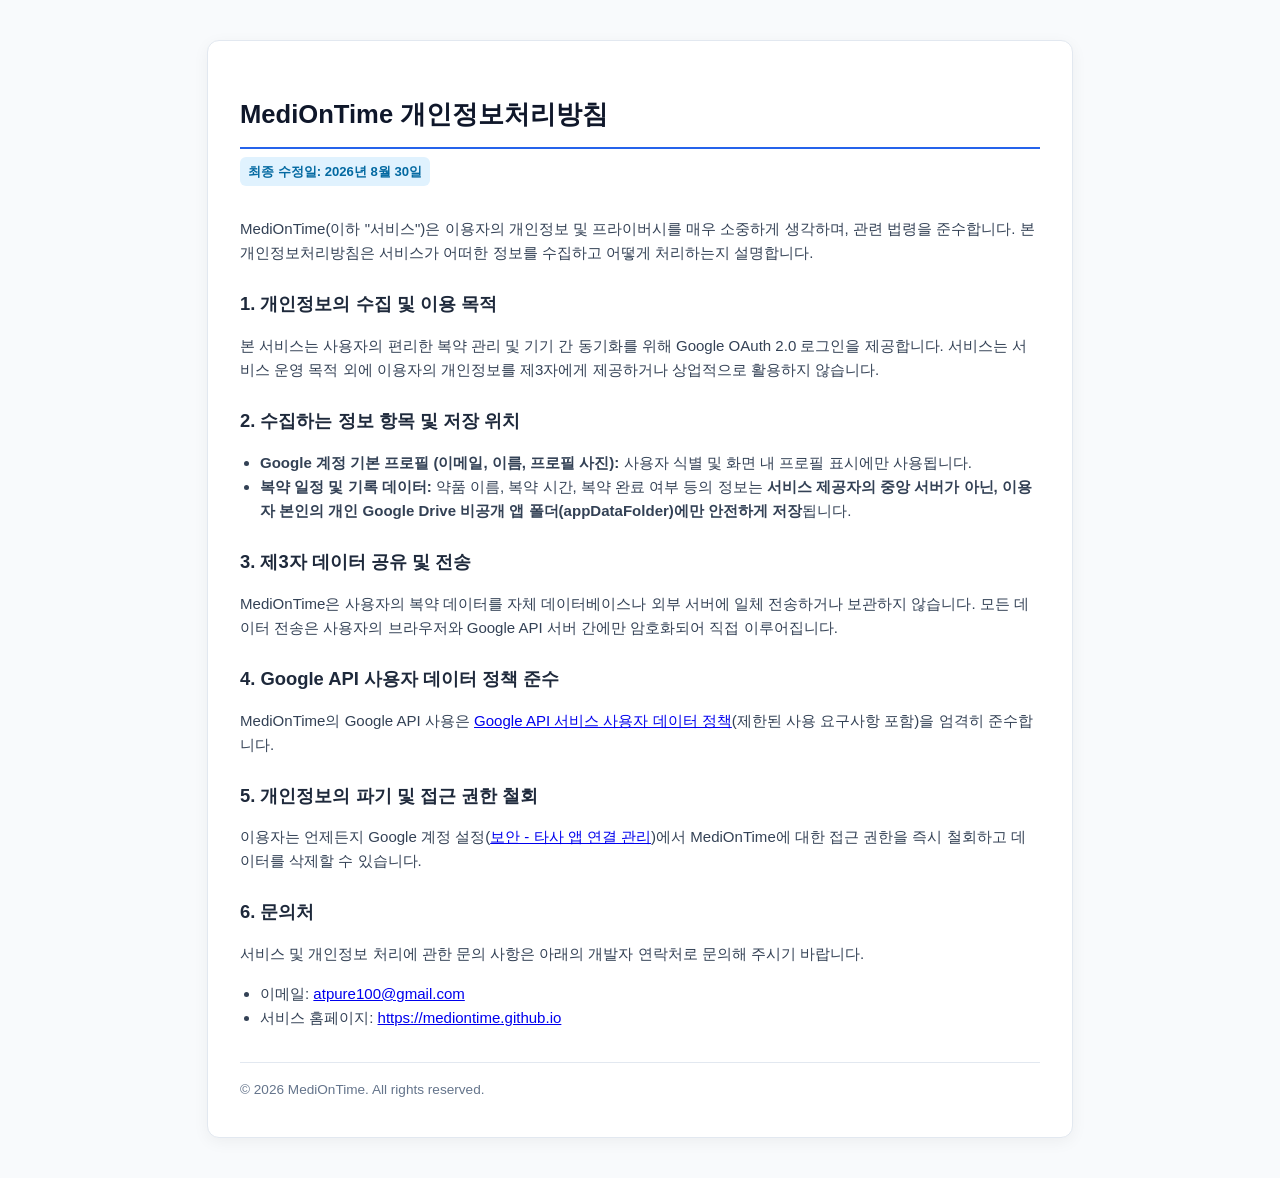
==== privacy.html @ fadeaaf4 "deploy: bikecodelab/mediontime@e4b59ecce1cbdfa0aa0f071a7ad539f19b4a2179" ====
<!DOCTYPE html>
<html lang="ko">
<head>
  <meta charset="UTF-8">
  <meta name="viewport" content="width=device-width, initial-scale=1.0">
  <title>MediOnTime - 개인정보처리방침 (Privacy Policy)</title>
  <style>
    body {
      font-family: -apple-system, BlinkMacSystemFont, 'Pretendard', 'Segoe UI', Roboto, Helvetica, Arial, sans-serif;
      line-height: 1.6;
      color: #1e293b;
      background: #f8fafc;
      margin: 0;
      padding: 40px 20px;
    }
    .container {
      max-width: 800px;
      margin: 0 auto;
      background: #ffffff;
      padding: 36px 32px;
      border-radius: 12px;
      box-shadow: 0 4px 16px rgba(0, 0, 0, 0.05);
      border: 1px solid #e2e8f0;
    }
    h1 {
      font-size: 1.6rem;
      font-weight: 800;
      color: #0f172a;
      margin-bottom: 8px;
      border-bottom: 2px solid #2563eb;
      padding-bottom: 12px;
    }
    h2 {
      font-size: 1.15rem;
      font-weight: 700;
      color: #1e293b;
      margin-top: 24px;
      margin-bottom: 8px;
    }
    p, li {
      font-size: 0.94rem;
      color: #334155;
    }
    ul {
      padding-left: 20px;
    }
    .badge {
      display: inline-block;
      background: #e0f2fe;
      color: #0369a1;
      padding: 4px 8px;
      border-radius: 6px;
      font-size: 0.82rem;
      font-weight: 600;
      margin-bottom: 16px;
    }
    .footer {
      margin-top: 32px;
      padding-top: 16px;
      border-top: 1px solid #e2e8f0;
      font-size: 0.85rem;
      color: #64748b;
    }
  </style>
</head>
<body>
  <div class="container">
    <h1>MediOnTime 개인정보처리방침</h1>
    <div class="badge">최종 수정일: 2026년 8월 30일</div>

    <p>MediOnTime(이하 "서비스")은 이용자의 개인정보 및 프라이버시를 매우 소중하게 생각하며, 관련 법령을 준수합니다. 본 개인정보처리방침은 서비스가 어떠한 정보를 수집하고 어떻게 처리하는지 설명합니다.</p>

    <h2>1. 개인정보의 수집 및 이용 목적</h2>
    <p>본 서비스는 사용자의 편리한 복약 관리 및 기기 간 동기화를 위해 Google OAuth 2.0 로그인을 제공합니다. 서비스는 서비스 운영 목적 외에 이용자의 개인정보를 제3자에게 제공하거나 상업적으로 활용하지 않습니다.</p>

    <h2>2. 수집하는 정보 항목 및 저장 위치</h2>
    <ul>
      <li><strong>Google 계정 기본 프로필 (이메일, 이름, 프로필 사진):</strong> 사용자 식별 및 화면 내 프로필 표시에만 사용됩니다.</li>
      <li><strong>복약 일정 및 기록 데이터:</strong> 약품 이름, 복약 시간, 복약 완료 여부 등의 정보는 <strong>서비스 제공자의 중앙 서버가 아닌, 이용자 본인의 개인 Google Drive 비공개 앱 폴더(appDataFolder)에만 안전하게 저장</strong>됩니다.</li>
    </ul>

    <h2>3. 제3자 데이터 공유 및 전송</h2>
    <p>MediOnTime은 사용자의 복약 데이터를 자체 데이터베이스나 외부 서버에 일체 전송하거나 보관하지 않습니다. 모든 데이터 전송은 사용자의 브라우저와 Google API 서버 간에만 암호화되어 직접 이루어집니다.</p>

    <h2>4. Google API 사용자 데이터 정책 준수</h2>
    <p>MediOnTime의 Google API 사용은 <a href="https://developers.google.com/terms/api-services-user-data-policy" target="_blank" rel="noopener noreferrer">Google API 서비스 사용자 데이터 정책</a>(제한된 사용 요구사항 포함)을 엄격히 준수합니다.</p>

    <h2>5. 개인정보의 파기 및 접근 권한 철회</h2>
    <p>이용자는 언제든지 Google 계정 설정(<a href="https://myaccount.google.com/permissions" target="_blank" rel="noopener noreferrer">보안 - 타사 앱 연결 관리</a>)에서 MediOnTime에 대한 접근 권한을 즉시 철회하고 데이터를 삭제할 수 있습니다.</p>

    <h2>6. 문의처</h2>
    <p>서비스 및 개인정보 처리에 관한 문의 사항은 아래의 개발자 연락처로 문의해 주시기 바랍니다.</p>
    <ul>
      <li>이메일: <a href="mailto:atpure100@gmail.com">atpure100@gmail.com</a></li>
      <li>서비스 홈페이지: <a href="https://mediontime.github.io">https://mediontime.github.io</a></li>
    </ul>

    <div class="footer">
      &copy; 2026 MediOnTime. All rights reserved.
    </div>
  </div>
</body>
</html>
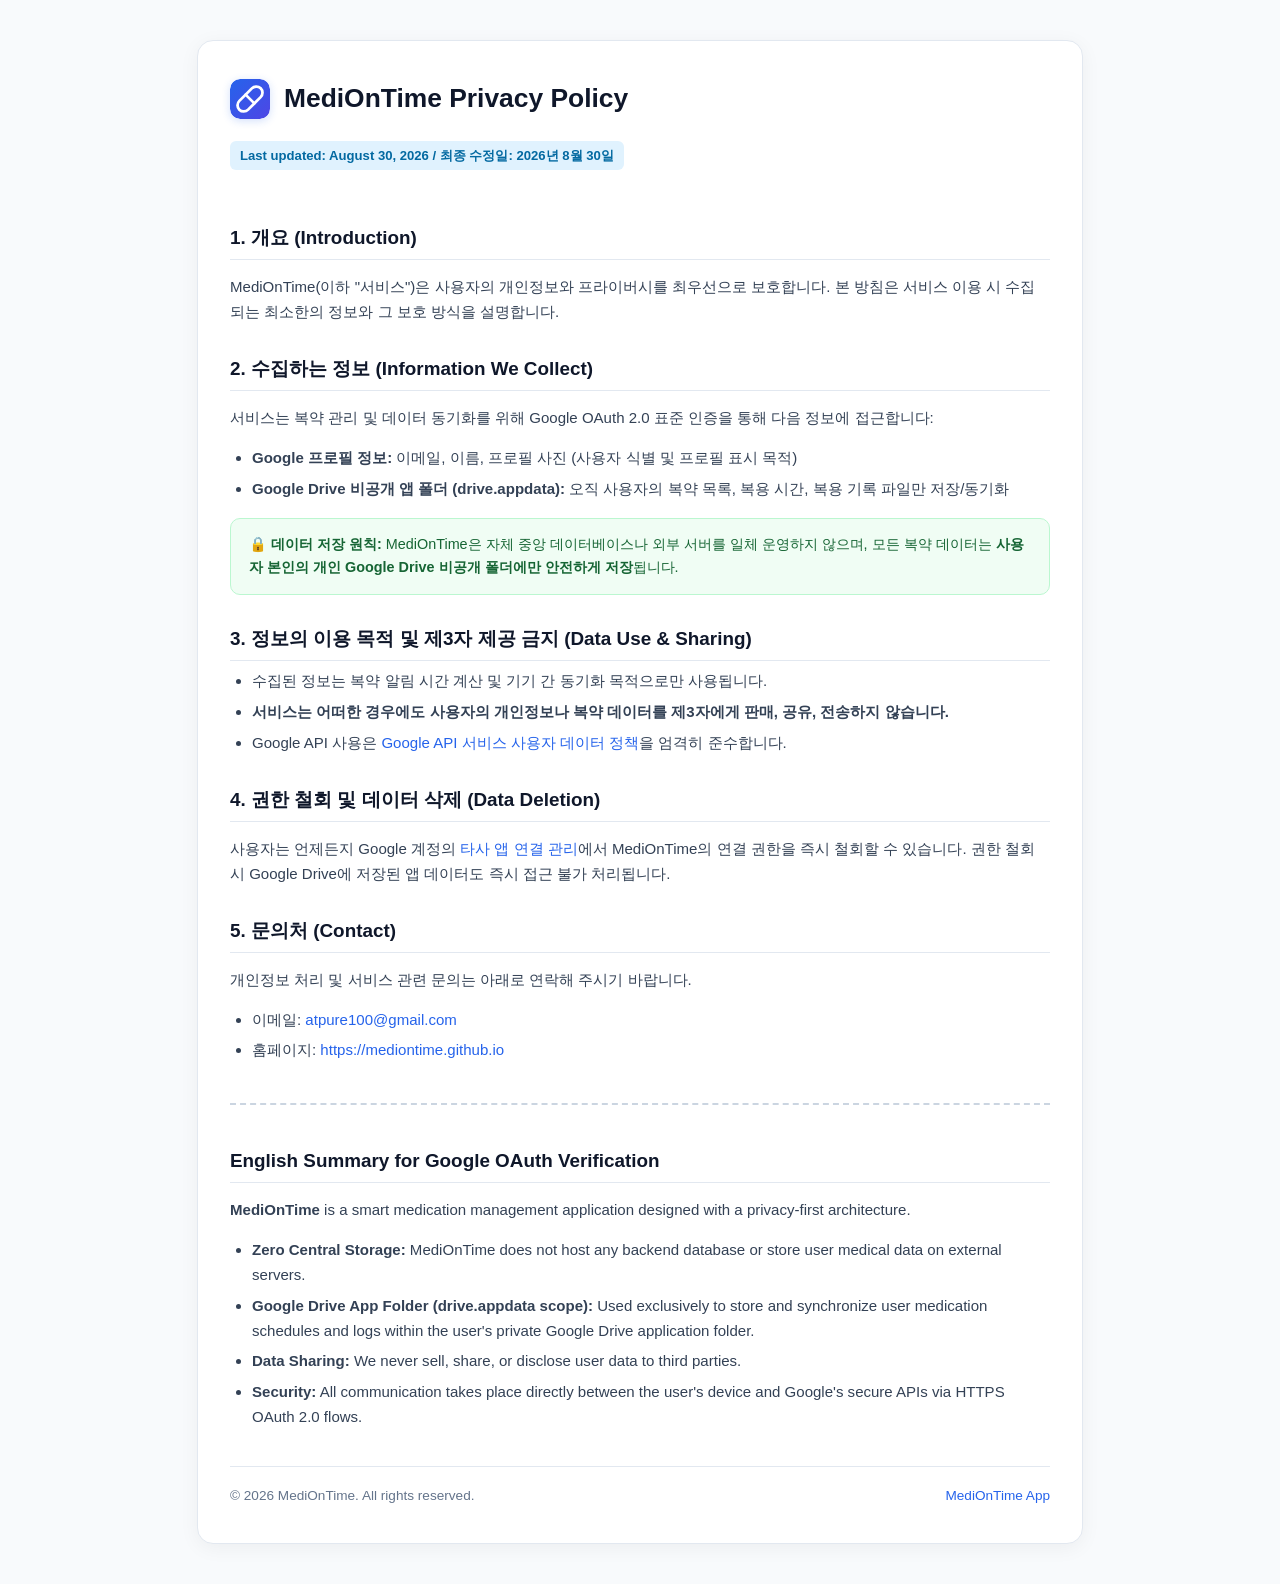
==== commit da82a203: "deploy: bikecodelab/mediontime@8b2a3163e2525ba62da9d62b92042589de64e500" ====
--- a/privacy.html
+++ b/privacy.html
@@ -3,100 +3,175 @@
 <head>
   <meta charset="UTF-8">
   <meta name="viewport" content="width=device-width, initial-scale=1.0">
-  <title>MediOnTime - 개인정보처리방침 (Privacy Policy)</title>
+  <title>MediOnTime - Privacy Policy (개인정보처리방침)</title>
+  <link rel="icon" type="image/svg+xml" href="/favicon.svg">
   <style>
+    :root {
+      --primary: #2563eb;
+      --text-main: #0f172a;
+      --text-muted: #334155;
+      --bg: #f8fafc;
+      --card-bg: #ffffff;
+      --border: #e2e8f0;
+    }
     body {
       font-family: -apple-system, BlinkMacSystemFont, 'Pretendard', 'Segoe UI', Roboto, Helvetica, Arial, sans-serif;
-      line-height: 1.6;
-      color: #1e293b;
-      background: #f8fafc;
+      line-height: 1.65;
+      color: var(--text-muted);
+      background: var(--bg);
       margin: 0;
-      padding: 40px 20px;
+      padding: 40px 16px;
     }
     .container {
-      max-width: 800px;
+      max-width: 820px;
       margin: 0 auto;
-      background: #ffffff;
+      background: var(--card-bg);
       padding: 36px 32px;
-      border-radius: 12px;
-      box-shadow: 0 4px 16px rgba(0, 0, 0, 0.05);
-      border: 1px solid #e2e8f0;
+      border-radius: 16px;
+      box-shadow: 0 4px 20px rgba(0, 0, 0, 0.05);
+      border: 1px solid var(--border);
+    }
+    .header {
+      display: flex;
+      align-items: center;
+      gap: 14px;
+      margin-bottom: 8px;
+    }
+    .logo {
+      width: 40px;
+      height: 40px;
+      border-radius: 10px;
+      box-shadow: 0 2px 8px rgba(37,99,235,0.2);
     }
     h1 {
-      font-size: 1.6rem;
+      font-size: 1.65rem;
       font-weight: 800;
-      color: #0f172a;
-      margin-bottom: 8px;
-      border-bottom: 2px solid #2563eb;
-      padding-bottom: 12px;
+      color: var(--text-main);
+      margin: 0;
+    }
+    .updated-badge {
+      display: inline-block;
+      background: #e0f2fe;
+      color: #0369a1;
+      padding: 4px 10px;
+      border-radius: 6px;
+      font-size: 0.82rem;
+      font-weight: 600;
+      margin: 12px 0 24px;
     }
     h2 {
-      font-size: 1.15rem;
+      font-size: 1.18rem;
       font-weight: 700;
-      color: #1e293b;
-      margin-top: 24px;
+      color: var(--text-main);
+      margin-top: 28px;
       margin-bottom: 8px;
+      border-bottom: 1px solid var(--border);
+      padding-bottom: 6px;
     }
     p, li {
       font-size: 0.94rem;
-      color: #334155;
     }
     ul {
-      padding-left: 20px;
+      padding-left: 22px;
+      margin: 8px 0;
     }
-    .badge {
-      display: inline-block;
-      background: #e0f2fe;
-      color: #0369a1;
-      padding: 4px 8px;
-      border-radius: 6px;
-      font-size: 0.82rem;
-      font-weight: 600;
-      margin-bottom: 16px;
+    li {
+      margin-bottom: 6px;
+    }
+    .highlight-box {
+      background: #f0fdf4;
+      border: 1px solid #bbf7d0;
+      border-radius: 10px;
+      padding: 14px 18px;
+      color: #166534;
+      font-size: 0.9rem;
+      margin: 16px 0;
     }
     .footer {
-      margin-top: 32px;
-      padding-top: 16px;
-      border-top: 1px solid #e2e8f0;
+      margin-top: 36px;
+      padding-top: 18px;
+      border-top: 1px solid var(--border);
       font-size: 0.85rem;
       color: #64748b;
+      display: flex;
+      justify-content: space-between;
+      align-items: center;
+      flex-wrap: wrap;
+      gap: 10px;
+    }
+    a {
+      color: var(--primary);
+      text-decoration: none;
+    }
+    a:hover {
+      text-decoration: underline;
+    }
+    .lang-divider {
+      margin: 40px 0;
+      border: 0;
+      border-top: 2px dashed #cbd5e1;
     }
   </style>
 </head>
 <body>
   <div class="container">
-    <h1>MediOnTime 개인정보처리방침</h1>
-    <div class="badge">최종 수정일: 2026년 8월 30일</div>
+    <div class="header">
+      <img src="/favicon.svg" alt="MediOnTime Logo" class="logo">
+      <h1>MediOnTime Privacy Policy</h1>
+    </div>
+    <div class="updated-badge">Last updated: August 30, 2026 / 최종 수정일: 2026년 8월 30일</div>
 
-    <p>MediOnTime(이하 "서비스")은 이용자의 개인정보 및 프라이버시를 매우 소중하게 생각하며, 관련 법령을 준수합니다. 본 개인정보처리방침은 서비스가 어떠한 정보를 수집하고 어떻게 처리하는지 설명합니다.</p>
+    <!-- Korean Section -->
+    <section>
+      <h2>1. 개요 (Introduction)</h2>
+      <p>MediOnTime(이하 "서비스")은 사용자의 개인정보와 프라이버시를 최우선으로 보호합니다. 본 방침은 서비스 이용 시 수집되는 최소한의 정보와 그 보호 방식을 설명합니다.</p>
 
-    <h2>1. 개인정보의 수집 및 이용 목적</h2>
-    <p>본 서비스는 사용자의 편리한 복약 관리 및 기기 간 동기화를 위해 Google OAuth 2.0 로그인을 제공합니다. 서비스는 서비스 운영 목적 외에 이용자의 개인정보를 제3자에게 제공하거나 상업적으로 활용하지 않습니다.</p>
+      <h2>2. 수집하는 정보 (Information We Collect)</h2>
+      <p>서비스는 복약 관리 및 데이터 동기화를 위해 Google OAuth 2.0 표준 인증을 통해 다음 정보에 접근합니다:</p>
+      <ul>
+        <li><strong>Google 프로필 정보:</strong> 이메일, 이름, 프로필 사진 (사용자 식별 및 프로필 표시 목적)</li>
+        <li><strong>Google Drive 비공개 앱 폴더 (drive.appdata):</strong> 오직 사용자의 복약 목록, 복용 시간, 복용 기록 파일만 저장/동기화</li>
+      </ul>
 
-    <h2>2. 수집하는 정보 항목 및 저장 위치</h2>
-    <ul>
-      <li><strong>Google 계정 기본 프로필 (이메일, 이름, 프로필 사진):</strong> 사용자 식별 및 화면 내 프로필 표시에만 사용됩니다.</li>
-      <li><strong>복약 일정 및 기록 데이터:</strong> 약품 이름, 복약 시간, 복약 완료 여부 등의 정보는 <strong>서비스 제공자의 중앙 서버가 아닌, 이용자 본인의 개인 Google Drive 비공개 앱 폴더(appDataFolder)에만 안전하게 저장</strong>됩니다.</li>
-    </ul>
+      <div class="highlight-box">
+        🔒 <strong>데이터 저장 원칙:</strong> MediOnTime은 자체 중앙 데이터베이스나 외부 서버를 일체 운영하지 않으며, 모든 복약 데이터는 <strong>사용자 본인의 개인 Google Drive 비공개 폴더에만 안전하게 저장</strong>됩니다.
+      </div>
 
-    <h2>3. 제3자 데이터 공유 및 전송</h2>
-    <p>MediOnTime은 사용자의 복약 데이터를 자체 데이터베이스나 외부 서버에 일체 전송하거나 보관하지 않습니다. 모든 데이터 전송은 사용자의 브라우저와 Google API 서버 간에만 암호화되어 직접 이루어집니다.</p>
+      <h2>3. 정보의 이용 목적 및 제3자 제공 금지 (Data Use & Sharing)</h2>
+      <ul>
+        <li>수집된 정보는 복약 알림 시간 계산 및 기기 간 동기화 목적으로만 사용됩니다.</li>
+        <li><strong>서비스는 어떠한 경우에도 사용자의 개인정보나 복약 데이터를 제3자에게 판매, 공유, 전송하지 않습니다.</strong></li>
+        <li>Google API 사용은 <a href="https://developers.google.com/terms/api-services-user-data-policy" target="_blank" rel="noopener noreferrer">Google API 서비스 사용자 데이터 정책</a>을 엄격히 준수합니다.</li>
+      </ul>
 
-    <h2>4. Google API 사용자 데이터 정책 준수</h2>
-    <p>MediOnTime의 Google API 사용은 <a href="https://developers.google.com/terms/api-services-user-data-policy" target="_blank" rel="noopener noreferrer">Google API 서비스 사용자 데이터 정책</a>(제한된 사용 요구사항 포함)을 엄격히 준수합니다.</p>
+      <h2>4. 권한 철회 및 데이터 삭제 (Data Deletion)</h2>
+      <p>사용자는 언제든지 Google 계정의 <a href="https://myaccount.google.com/permissions" target="_blank" rel="noopener noreferrer">타사 앱 연결 관리</a>에서 MediOnTime의 연결 권한을 즉시 철회할 수 있습니다. 권한 철회 시 Google Drive에 저장된 앱 데이터도 즉시 접근 불가 처리됩니다.</p>
 
-    <h2>5. 개인정보의 파기 및 접근 권한 철회</h2>
-    <p>이용자는 언제든지 Google 계정 설정(<a href="https://myaccount.google.com/permissions" target="_blank" rel="noopener noreferrer">보안 - 타사 앱 연결 관리</a>)에서 MediOnTime에 대한 접근 권한을 즉시 철회하고 데이터를 삭제할 수 있습니다.</p>
+      <h2>5. 문의처 (Contact)</h2>
+      <p>개인정보 처리 및 서비스 관련 문의는 아래로 연락해 주시기 바랍니다.</p>
+      <ul>
+        <li>이메일: <a href="mailto:atpure100@gmail.com">atpure100@gmail.com</a></li>
+        <li>홈페이지: <a href="https://mediontime.github.io">https://mediontime.github.io</a></li>
+      </ul>
+    </section>
 
-    <h2>6. 문의처</h2>
-    <p>서비스 및 개인정보 처리에 관한 문의 사항은 아래의 개발자 연락처로 문의해 주시기 바랍니다.</p>
-    <ul>
-      <li>이메일: <a href="mailto:atpure100@gmail.com">atpure100@gmail.com</a></li>
-      <li>서비스 홈페이지: <a href="https://mediontime.github.io">https://mediontime.github.io</a></li>
-    </ul>
+    <hr class="lang-divider">
+
+    <!-- English Section (For Google OAuth Verification) -->
+    <section>
+      <h2>English Summary for Google OAuth Verification</h2>
+      <p><strong>MediOnTime</strong> is a smart medication management application designed with a privacy-first architecture.</p>
+      <ul>
+        <li><strong>Zero Central Storage:</strong> MediOnTime does not host any backend database or store user medical data on external servers.</li>
+        <li><strong>Google Drive App Folder (drive.appdata scope):</strong> Used exclusively to store and synchronize user medication schedules and logs within the user's private Google Drive application folder.</li>
+        <li><strong>Data Sharing:</strong> We never sell, share, or disclose user data to third parties.</li>
+        <li><strong>Security:</strong> All communication takes place directly between the user's device and Google's secure APIs via HTTPS OAuth 2.0 flows.</li>
+      </ul>
+    </section>
 
     <div class="footer">
-      &copy; 2026 MediOnTime. All rights reserved.
+      <div>&copy; 2026 MediOnTime. All rights reserved.</div>
+      <div><a href="https://mediontime.github.io">MediOnTime App</a></div>
     </div>
   </div>
 </body>
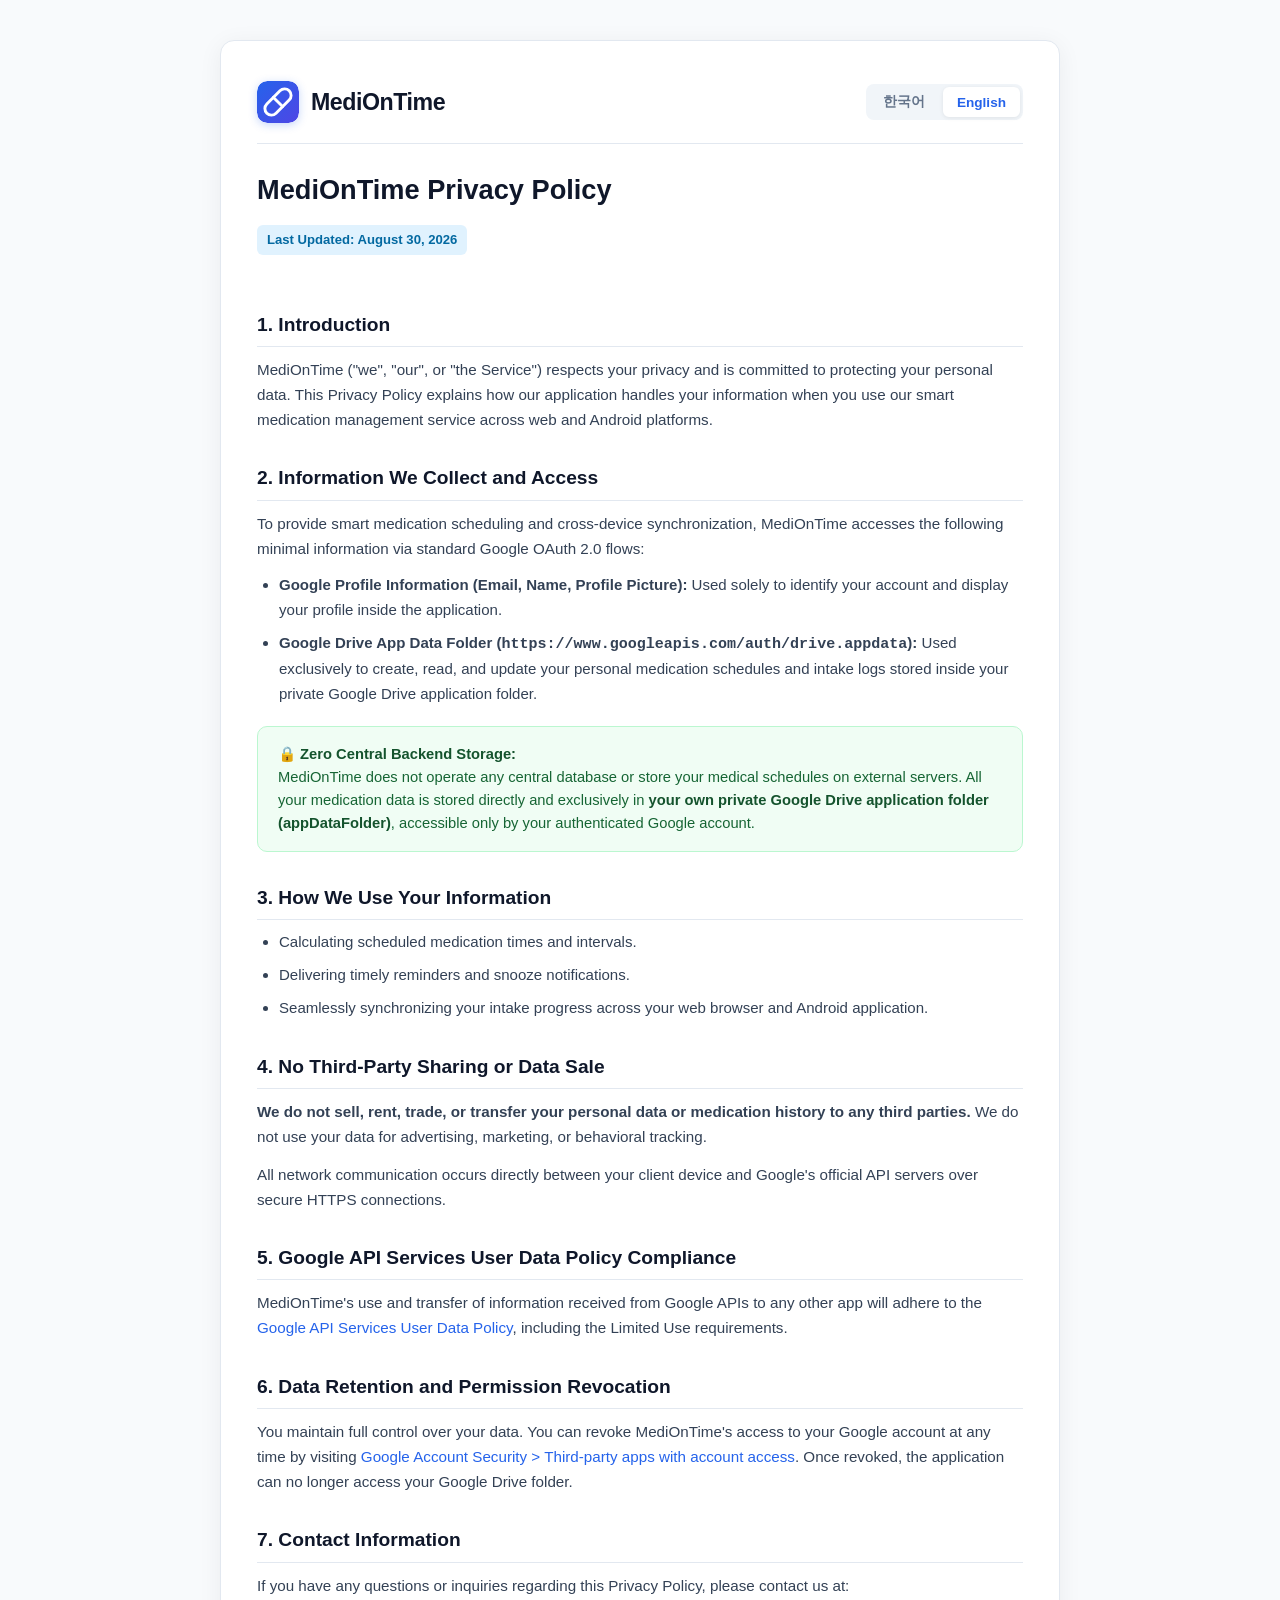
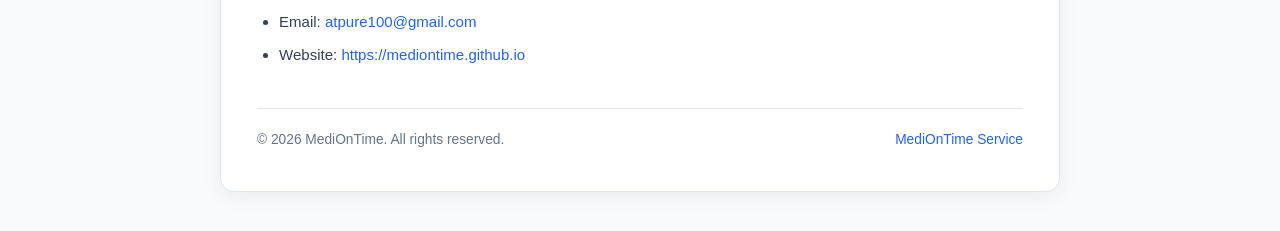
==== commit ef6172a4: "deploy: bikecodelab/mediontime@1c0c08ac64973a5b9125a0db5c4200e7893723e1" ====
--- a/privacy.html
+++ b/privacy.html
@@ -8,48 +8,87 @@
   <style>
     :root {
       --primary: #2563eb;
+      --primary-hover: #1d4ed8;
       --text-main: #0f172a;
       --text-muted: #334155;
+      --text-dim: #64748b;
       --bg: #f8fafc;
       --card-bg: #ffffff;
       --border: #e2e8f0;
+      --radius: 14px;
+    }
+    * {
+      box-sizing: border-box;
+      margin: 0;
+      padding: 0;
     }
     body {
       font-family: -apple-system, BlinkMacSystemFont, 'Pretendard', 'Segoe UI', Roboto, Helvetica, Arial, sans-serif;
       line-height: 1.65;
       color: var(--text-muted);
       background: var(--bg);
-      margin: 0;
       padding: 40px 16px;
     }
     .container {
-      max-width: 820px;
+      max-width: 840px;
       margin: 0 auto;
       background: var(--card-bg);
-      padding: 36px 32px;
-      border-radius: 16px;
-      box-shadow: 0 4px 20px rgba(0, 0, 0, 0.05);
+      padding: 40px 36px;
+      border-radius: var(--radius);
+      box-shadow: 0 4px 24px rgba(0, 0, 0, 0.06);
       border: 1px solid var(--border);
     }
-    .header {
+    .top-bar {
+      display: flex;
+      justify-content: space-between;
+      align-items: center;
+      flex-wrap: wrap;
+      gap: 16px;
+      margin-bottom: 24px;
+      border-bottom: 1px solid var(--border);
+      padding-bottom: 20px;
+    }
+    .brand-wrap {
       display: flex;
       align-items: center;
-      gap: 14px;
-      margin-bottom: 8px;
+      gap: 12px;
     }
     .logo {
-      width: 40px;
-      height: 40px;
+      width: 42px;
+      height: 42px;
       border-radius: 10px;
-      box-shadow: 0 2px 8px rgba(37,99,235,0.2);
-    }
-    h1 {
-      font-size: 1.65rem;
+      box-shadow: 0 2px 8px rgba(37,99,235,0.25);
+    }
+    .brand-title {
+      font-size: 1.45rem;
       font-weight: 800;
       color: var(--text-main);
-      margin: 0;
-    }
-    .updated-badge {
+      letter-spacing: -0.02em;
+    }
+    .lang-switcher {
+      display: flex;
+      background: #f1f5f9;
+      border-radius: 8px;
+      padding: 3px;
+      gap: 4px;
+    }
+    .lang-btn {
+      border: none;
+      background: transparent;
+      padding: 6px 14px;
+      border-radius: 6px;
+      font-size: 0.85rem;
+      font-weight: 600;
+      color: var(--text-dim);
+      cursor: pointer;
+      transition: all 0.15s ease;
+    }
+    .lang-btn.active {
+      background: #ffffff;
+      color: var(--primary);
+      box-shadow: 0 1px 4px rgba(0, 0, 0, 0.08);
+    }
+    .date-badge {
       display: inline-block;
       background: #e0f2fe;
       color: #0369a1;
@@ -57,42 +96,54 @@
       border-radius: 6px;
       font-size: 0.82rem;
       font-weight: 600;
-      margin: 12px 0 24px;
+      margin-bottom: 24px;
+    }
+    h1 {
+      font-size: 1.7rem;
+      font-weight: 800;
+      color: var(--text-main);
+      margin-bottom: 12px;
     }
     h2 {
-      font-size: 1.18rem;
-      font-weight: 700;
+      font-size: 1.2rem;
+      font-weight: 750;
       color: var(--text-main);
-      margin-top: 28px;
-      margin-bottom: 8px;
+      margin-top: 30px;
+      margin-bottom: 10px;
       border-bottom: 1px solid var(--border);
       padding-bottom: 6px;
     }
-    p, li {
-      font-size: 0.94rem;
+    p {
+      margin-bottom: 12px;
+      font-size: 0.95rem;
     }
     ul {
       padding-left: 22px;
-      margin: 8px 0;
+      margin-bottom: 16px;
     }
     li {
-      margin-bottom: 6px;
-    }
-    .highlight-box {
+      margin-bottom: 8px;
+      font-size: 0.94rem;
+    }
+    .highlight-card {
       background: #f0fdf4;
       border: 1px solid #bbf7d0;
       border-radius: 10px;
-      padding: 14px 18px;
+      padding: 16px 20px;
       color: #166534;
-      font-size: 0.9rem;
-      margin: 16px 0;
+      font-size: 0.92rem;
+      margin: 20px 0;
+      line-height: 1.55;
+    }
+    .highlight-card strong {
+      color: #14532d;
     }
     .footer {
-      margin-top: 36px;
-      padding-top: 18px;
+      margin-top: 40px;
+      padding-top: 20px;
       border-top: 1px solid var(--border);
-      font-size: 0.85rem;
-      color: #64748b;
+      font-size: 0.86rem;
+      color: var(--text-dim);
       display: flex;
       justify-content: space-between;
       align-items: center;
@@ -106,73 +157,154 @@
     a:hover {
       text-decoration: underline;
     }
-    .lang-divider {
-      margin: 40px 0;
-      border: 0;
-      border-top: 2px dashed #cbd5e1;
+    .lang-section {
+      display: none;
+    }
+    .lang-section.active {
+      display: block;
     }
   </style>
 </head>
 <body>
   <div class="container">
-    <div class="header">
-      <img src="/favicon.svg" alt="MediOnTime Logo" class="logo">
+    <div class="top-bar">
+      <div class="brand-wrap">
+        <img src="/favicon.svg" alt="MediOnTime Logo" class="logo">
+        <span class="brand-title">MediOnTime</span>
+      </div>
+      <div class="lang-switcher">
+        <button id="btnKo" class="lang-btn active" onclick="setLanguage('ko')">한국어</button>
+        <button id="btnEn" class="lang-btn" onclick="setLanguage('en')">English</button>
+      </div>
+    </div>
+
+    <!-- ============================================================== -->
+    <!-- KOREAN SECTION                                                 -->
+    <!-- ============================================================== -->
+    <div id="sectionKo" class="lang-section active">
+      <h1>MediOnTime 개인정보처리방침</h1>
+      <div class="date-badge">최종 수정일: 2026년 8월 30일</div>
+
+      <h2>1. 개요</h2>
+      <p>MediOnTime(이하 "서비스")은 이용자의 개인정보 및 프라이버시를 매우 중요하게 생각하며, 관련 법령 및 Google API 서비스 사용자 데이터 정책을 철저히 준수합니다. 본 방침은 서비스 이용 과정에서 어떠한 정보가 사용되고 어떻게 안전하게 보호되는지 설명합니다.</p>
+
+      <h2>2. 수집 및 사용하는 정보 항목</h2>
+      <p>본 서비스는 스마트 복약 알림 및 사용자 데이터 동기화를 위해 Google OAuth 2.0 표준 인증을 사용하며, 다음의 최소 정보에만 접근합니다:</p>
+      <ul>
+        <li><strong>Google 계정 기본 프로필 정보 (이메일 주소, 이름, 프로필 사진):</strong> 사용자의 본인 식별 및 서비스 화면 내 프로필 표시에만 사용됩니다.</li>
+        <li><strong>Google Drive 비공개 앱 데이터 폴더 (drive.appdata 권한):</strong> 사용자가 직접 등록한 약품명, 복약 시간표, 복약 체크 기록 파일(JSON)을 사용자 본인의 Google Drive 비공개 공간에 생성, 읽기, 업데이트하는 용도로만 사용됩니다.</li>
+      </ul>
+
+      <div class="highlight-card">
+        🔒 <strong>중앙 서버 부재 및 프라이버시 원칙:</strong><br>
+        MediOnTime은 사용자의 복약 데이터를 저장하는 자체 데이터베이스나 중앙 서버를 일체 운영하지 않습니다. 모든 복약 데이터는 <strong>사용자 본인의 개인 Google Drive 비공개 앱 폴더(appDataFolder)에만 안전하게 저장</strong>되며, 개발자를 포함한 그 누구도 접근할 수 없습니다.
+      </div>
+
+      <h2>3. 정보의 이용 목적</h2>
+      <ul>
+        <li>약품별 복약 시간 및 주기 계산</li>
+        <li>정시 복약 및 스누즈 알림 제공</li>
+        <li>웹 브라우저와 안드로이드 앱 간의 실시간 복약 현황 동기화</li>
+      </ul>
+
+      <h2>4. 제3자 제공 및 데이터 판매 금지</h2>
+      <p>MediOnTime은 <strong>사용자의 개인정보나 복약 기록을 제3자에게 판매, 임대, 공유하거나 마케팅/광고 등의 상업적 목적으로 일체 사용하지 않습니다.</strong></p>
+      <p>모든 데이터 송수신은 사용자의 기기와 Google API 서버 간에만 HTTPS 암호화 프로토콜을 통해 직접 수행됩니다.</p>
+
+      <h2>5. Google API 서비스 사용자 데이터 정책 준수</h2>
+      <p>MediOnTime의 Google API 사용 및 Google 계정 정보 활용은 <a href="https://developers.google.com/terms/api-services-user-data-policy" target="_blank" rel="noopener noreferrer">Google API 서비스 사용자 데이터 정책</a>(제한된 사용 요구사항 포함)을 엄격히 준수합니다.</p>
+
+      <h2>6. 데이터 파기 및 접근 권한 철회</h2>
+      <p>이용자는 언제든지 본인의 Google 계정 설정(<a href="https://myaccount.google.com/permissions" target="_blank" rel="noopener noreferrer">Google 계정 관리 > 보안 > 타사 앱 연결</a>)에서 MediOnTime에 대한 액세스 권한을 즉시 취소할 수 있습니다. 권한을 취소하면 서비스의 데이터 접근이 즉시 차단됩니다.</p>
+
+      <h2>7. 문의처</h2>
+      <p>서비스 및 개인정보 처리에 관한 문의사항이나 의견이 있으신 경우 아래로 연락해 주시기 바랍니다.</p>
+      <ul>
+        <li>이메일: <a href="mailto:atpure100@gmail.com">atpure100@gmail.com</a></li>
+        <li>서비스 홈페이지: <a href="https://mediontime.github.io">https://mediontime.github.io</a></li>
+      </ul>
+    </div>
+
+    <!-- ============================================================== -->
+    <!-- ENGLISH SECTION                                                -->
+    <!-- ============================================================== -->
+    <div id="sectionEn" class="lang-section">
       <h1>MediOnTime Privacy Policy</h1>
+      <div class="date-badge">Last Updated: August 30, 2026</div>
+
+      <h2>1. Introduction</h2>
+      <p>MediOnTime ("we", "our", or "the Service") respects your privacy and is committed to protecting your personal data. This Privacy Policy explains how our application handles your information when you use our smart medication management service across web and Android platforms.</p>
+
+      <h2>2. Information We Collect and Access</h2>
+      <p>To provide smart medication scheduling and cross-device synchronization, MediOnTime accesses the following minimal information via standard Google OAuth 2.0 flows:</p>
+      <ul>
+        <li><strong>Google Profile Information (Email, Name, Profile Picture):</strong> Used solely to identify your account and display your profile inside the application.</li>
+        <li><strong>Google Drive App Data Folder (<code>https://www.googleapis.com/auth/drive.appdata</code>):</strong> Used exclusively to create, read, and update your personal medication schedules and intake logs stored inside your private Google Drive application folder.</li>
+      </ul>
+
+      <div class="highlight-card">
+        🔒 <strong>Zero Central Backend Storage:</strong><br>
+        MediOnTime does not operate any central database or store your medical schedules on external servers. All your medication data is stored directly and exclusively in <strong>your own private Google Drive application folder (appDataFolder)</strong>, accessible only by your authenticated Google account.
+      </div>
+
+      <h2>3. How We Use Your Information</h2>
+      <ul>
+        <li>Calculating scheduled medication times and intervals.</li>
+        <li>Delivering timely reminders and snooze notifications.</li>
+        <li>Seamlessly synchronizing your intake progress across your web browser and Android application.</li>
+      </ul>
+
+      <h2>4. No Third-Party Sharing or Data Sale</h2>
+      <p><strong>We do not sell, rent, trade, or transfer your personal data or medication history to any third parties.</strong> We do not use your data for advertising, marketing, or behavioral tracking.</p>
+      <p>All network communication occurs directly between your client device and Google's official API servers over secure HTTPS connections.</p>
+
+      <h2>5. Google API Services User Data Policy Compliance</h2>
+      <p>MediOnTime's use and transfer of information received from Google APIs to any other app will adhere to the <a href="https://developers.google.com/terms/api-services-user-data-policy" target="_blank" rel="noopener noreferrer">Google API Services User Data Policy</a>, including the Limited Use requirements.</p>
+
+      <h2>6. Data Retention and Permission Revocation</h2>
+      <p>You maintain full control over your data. You can revoke MediOnTime's access to your Google account at any time by visiting <a href="https://myaccount.google.com/permissions" target="_blank" rel="noopener noreferrer">Google Account Security > Third-party apps with account access</a>. Once revoked, the application can no longer access your Google Drive folder.</p>
+
+      <h2>7. Contact Information</h2>
+      <p>If you have any questions or inquiries regarding this Privacy Policy, please contact us at:</p>
+      <ul>
+        <li>Email: <a href="mailto:atpure100@gmail.com">atpure100@gmail.com</a></li>
+        <li>Website: <a href="https://mediontime.github.io">https://mediontime.github.io</a></li>
+      </ul>
     </div>
-    <div class="updated-badge">Last updated: August 30, 2026 / 최종 수정일: 2026년 8월 30일</div>
-
-    <!-- Korean Section -->
-    <section>
-      <h2>1. 개요 (Introduction)</h2>
-      <p>MediOnTime(이하 "서비스")은 사용자의 개인정보와 프라이버시를 최우선으로 보호합니다. 본 방침은 서비스 이용 시 수집되는 최소한의 정보와 그 보호 방식을 설명합니다.</p>
-
-      <h2>2. 수집하는 정보 (Information We Collect)</h2>
-      <p>서비스는 복약 관리 및 데이터 동기화를 위해 Google OAuth 2.0 표준 인증을 통해 다음 정보에 접근합니다:</p>
-      <ul>
-        <li><strong>Google 프로필 정보:</strong> 이메일, 이름, 프로필 사진 (사용자 식별 및 프로필 표시 목적)</li>
-        <li><strong>Google Drive 비공개 앱 폴더 (drive.appdata):</strong> 오직 사용자의 복약 목록, 복용 시간, 복용 기록 파일만 저장/동기화</li>
-      </ul>
-
-      <div class="highlight-box">
-        🔒 <strong>데이터 저장 원칙:</strong> MediOnTime은 자체 중앙 데이터베이스나 외부 서버를 일체 운영하지 않으며, 모든 복약 데이터는 <strong>사용자 본인의 개인 Google Drive 비공개 폴더에만 안전하게 저장</strong>됩니다.
-      </div>
-
-      <h2>3. 정보의 이용 목적 및 제3자 제공 금지 (Data Use & Sharing)</h2>
-      <ul>
-        <li>수집된 정보는 복약 알림 시간 계산 및 기기 간 동기화 목적으로만 사용됩니다.</li>
-        <li><strong>서비스는 어떠한 경우에도 사용자의 개인정보나 복약 데이터를 제3자에게 판매, 공유, 전송하지 않습니다.</strong></li>
-        <li>Google API 사용은 <a href="https://developers.google.com/terms/api-services-user-data-policy" target="_blank" rel="noopener noreferrer">Google API 서비스 사용자 데이터 정책</a>을 엄격히 준수합니다.</li>
-      </ul>
-
-      <h2>4. 권한 철회 및 데이터 삭제 (Data Deletion)</h2>
-      <p>사용자는 언제든지 Google 계정의 <a href="https://myaccount.google.com/permissions" target="_blank" rel="noopener noreferrer">타사 앱 연결 관리</a>에서 MediOnTime의 연결 권한을 즉시 철회할 수 있습니다. 권한 철회 시 Google Drive에 저장된 앱 데이터도 즉시 접근 불가 처리됩니다.</p>
-
-      <h2>5. 문의처 (Contact)</h2>
-      <p>개인정보 처리 및 서비스 관련 문의는 아래로 연락해 주시기 바랍니다.</p>
-      <ul>
-        <li>이메일: <a href="mailto:atpure100@gmail.com">atpure100@gmail.com</a></li>
-        <li>홈페이지: <a href="https://mediontime.github.io">https://mediontime.github.io</a></li>
-      </ul>
-    </section>
-
-    <hr class="lang-divider">
-
-    <!-- English Section (For Google OAuth Verification) -->
-    <section>
-      <h2>English Summary for Google OAuth Verification</h2>
-      <p><strong>MediOnTime</strong> is a smart medication management application designed with a privacy-first architecture.</p>
-      <ul>
-        <li><strong>Zero Central Storage:</strong> MediOnTime does not host any backend database or store user medical data on external servers.</li>
-        <li><strong>Google Drive App Folder (drive.appdata scope):</strong> Used exclusively to store and synchronize user medication schedules and logs within the user's private Google Drive application folder.</li>
-        <li><strong>Data Sharing:</strong> We never sell, share, or disclose user data to third parties.</li>
-        <li><strong>Security:</strong> All communication takes place directly between the user's device and Google's secure APIs via HTTPS OAuth 2.0 flows.</li>
-      </ul>
-    </section>
 
     <div class="footer">
       <div>&copy; 2026 MediOnTime. All rights reserved.</div>
-      <div><a href="https://mediontime.github.io">MediOnTime App</a></div>
+      <div><a href="https://mediontime.github.io">MediOnTime Service</a></div>
     </div>
   </div>
+
+  <script>
+    function setLanguage(lang) {
+      const sectionKo = document.getElementById('sectionKo');
+      const sectionEn = document.getElementById('sectionEn');
+      const btnKo = document.getElementById('btnKo');
+      const btnEn = document.getElementById('btnEn');
+
+      if (lang === 'en') {
+        sectionKo.classList.remove('active');
+        sectionEn.classList.add('active');
+        btnKo.classList.remove('active');
+        btnEn.classList.add('active');
+        document.documentElement.lang = 'en';
+      } else {
+        sectionEn.classList.remove('active');
+        sectionKo.classList.add('active');
+        btnEn.classList.remove('active');
+        btnKo.classList.add('active');
+        document.documentElement.lang = 'ko';
+      }
+    }
+
+    // Auto-detect browser language
+    const userLang = navigator.language || navigator.userLanguage || 'ko';
+    if (!userLang.startsWith('ko')) {
+      setLanguage('en');
+    }
+  </script>
 </body>
 </html>
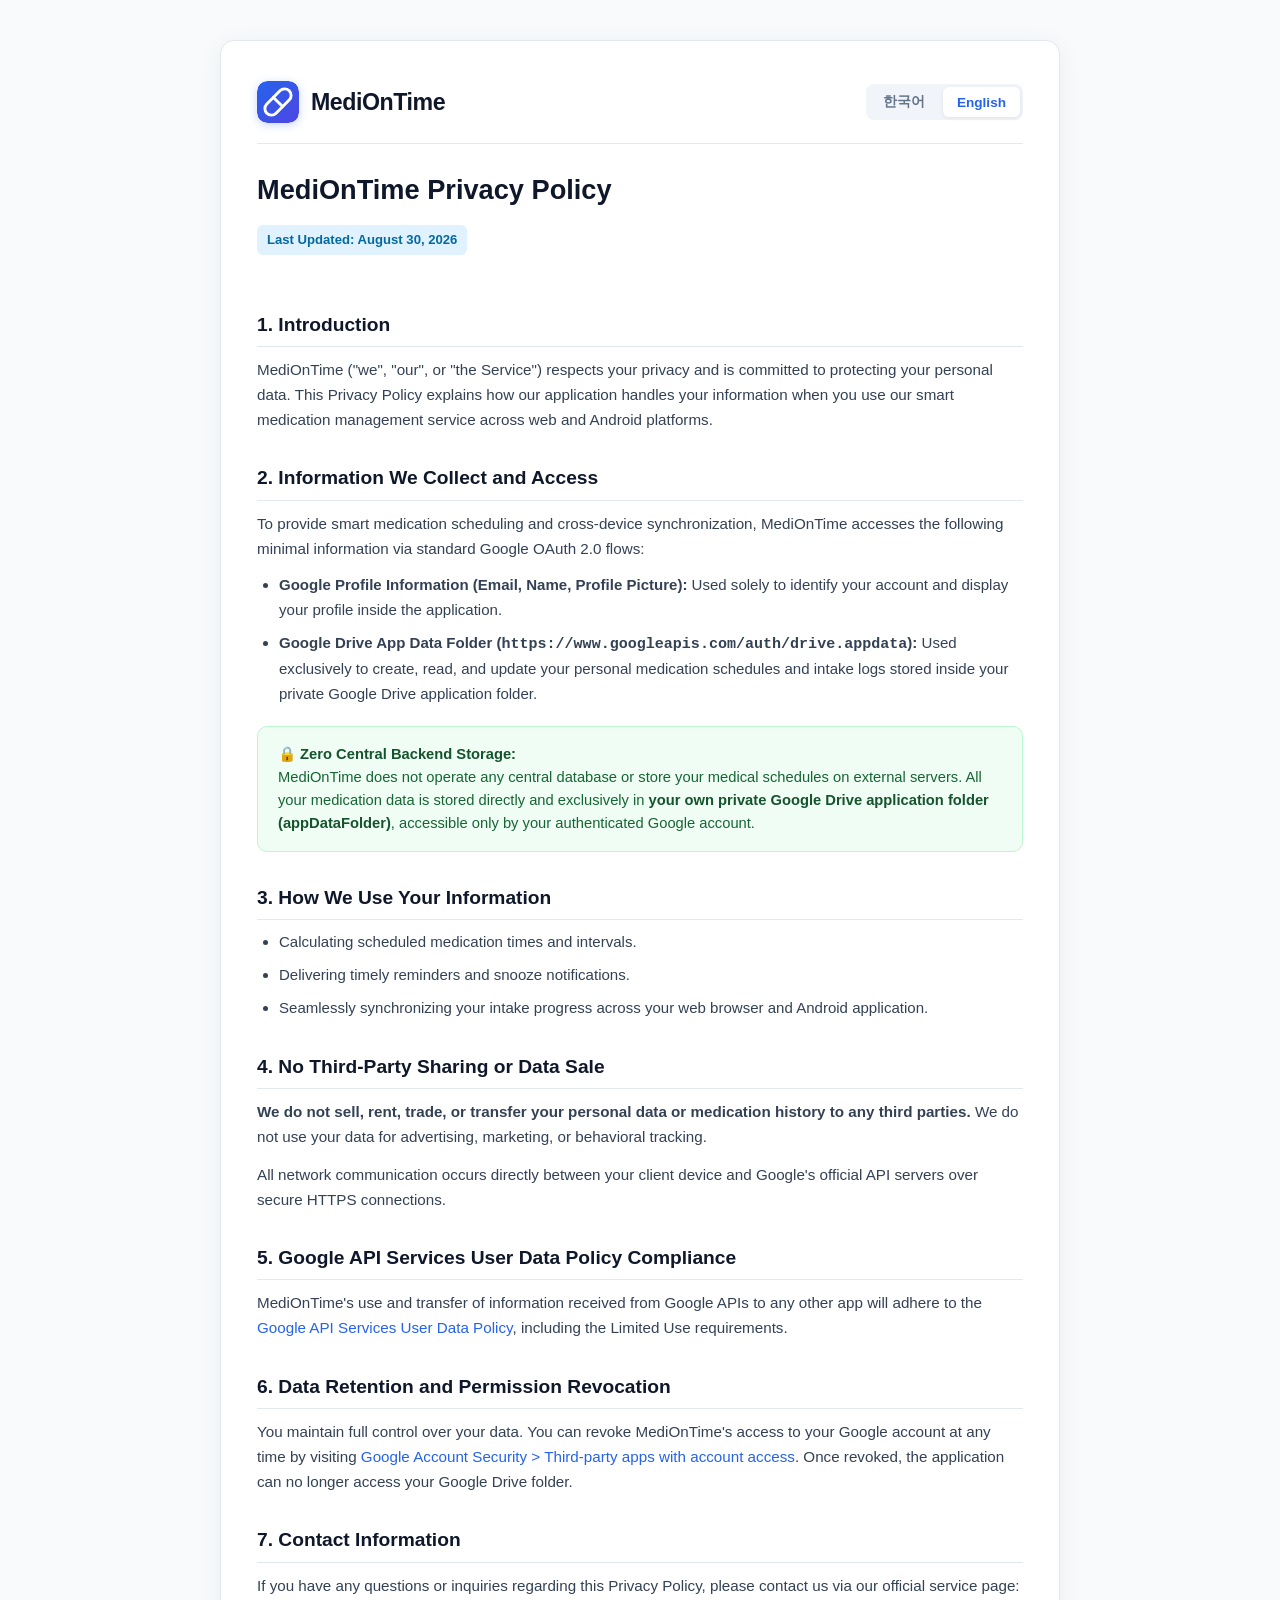
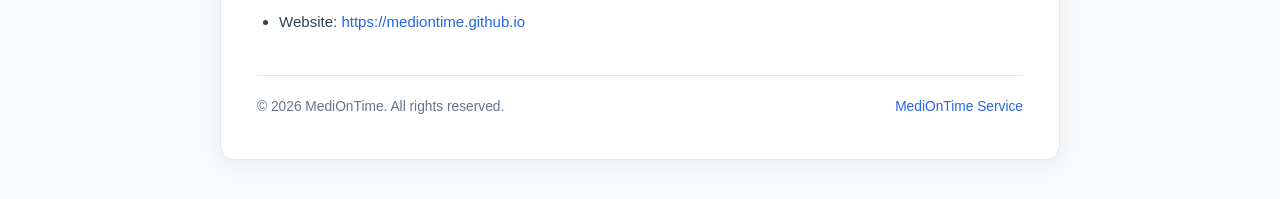
==== commit 79951065: "deploy: bikecodelab/mediontime@93bf823a87612877b2e486531e3f42ec8bb34a7b" ====
--- a/privacy.html
+++ b/privacy.html
@@ -218,9 +218,8 @@
       <p>이용자는 언제든지 본인의 Google 계정 설정(<a href="https://myaccount.google.com/permissions" target="_blank" rel="noopener noreferrer">Google 계정 관리 > 보안 > 타사 앱 연결</a>)에서 MediOnTime에 대한 액세스 권한을 즉시 취소할 수 있습니다. 권한을 취소하면 서비스의 데이터 접근이 즉시 차단됩니다.</p>
 
       <h2>7. 문의처</h2>
-      <p>서비스 및 개인정보 처리에 관한 문의사항이나 의견이 있으신 경우 아래로 연락해 주시기 바랍니다.</p>
-      <ul>
-        <li>이메일: <a href="mailto:atpure100@gmail.com">atpure100@gmail.com</a></li>
+      <p>서비스 및 개인정보 처리에 관한 문의사항이나 의견이 있으신 경우 아래 공식 웹사이트를 통해 문의해 주시기 바랍니다.</p>
+      <ul>
         <li>서비스 홈페이지: <a href="https://mediontime.github.io">https://mediontime.github.io</a></li>
       </ul>
     </div>
@@ -265,9 +264,8 @@
       <p>You maintain full control over your data. You can revoke MediOnTime's access to your Google account at any time by visiting <a href="https://myaccount.google.com/permissions" target="_blank" rel="noopener noreferrer">Google Account Security > Third-party apps with account access</a>. Once revoked, the application can no longer access your Google Drive folder.</p>
 
       <h2>7. Contact Information</h2>
-      <p>If you have any questions or inquiries regarding this Privacy Policy, please contact us at:</p>
-      <ul>
-        <li>Email: <a href="mailto:atpure100@gmail.com">atpure100@gmail.com</a></li>
+      <p>If you have any questions or inquiries regarding this Privacy Policy, please contact us via our official service page:</p>
+      <ul>
         <li>Website: <a href="https://mediontime.github.io">https://mediontime.github.io</a></li>
       </ul>
     </div>
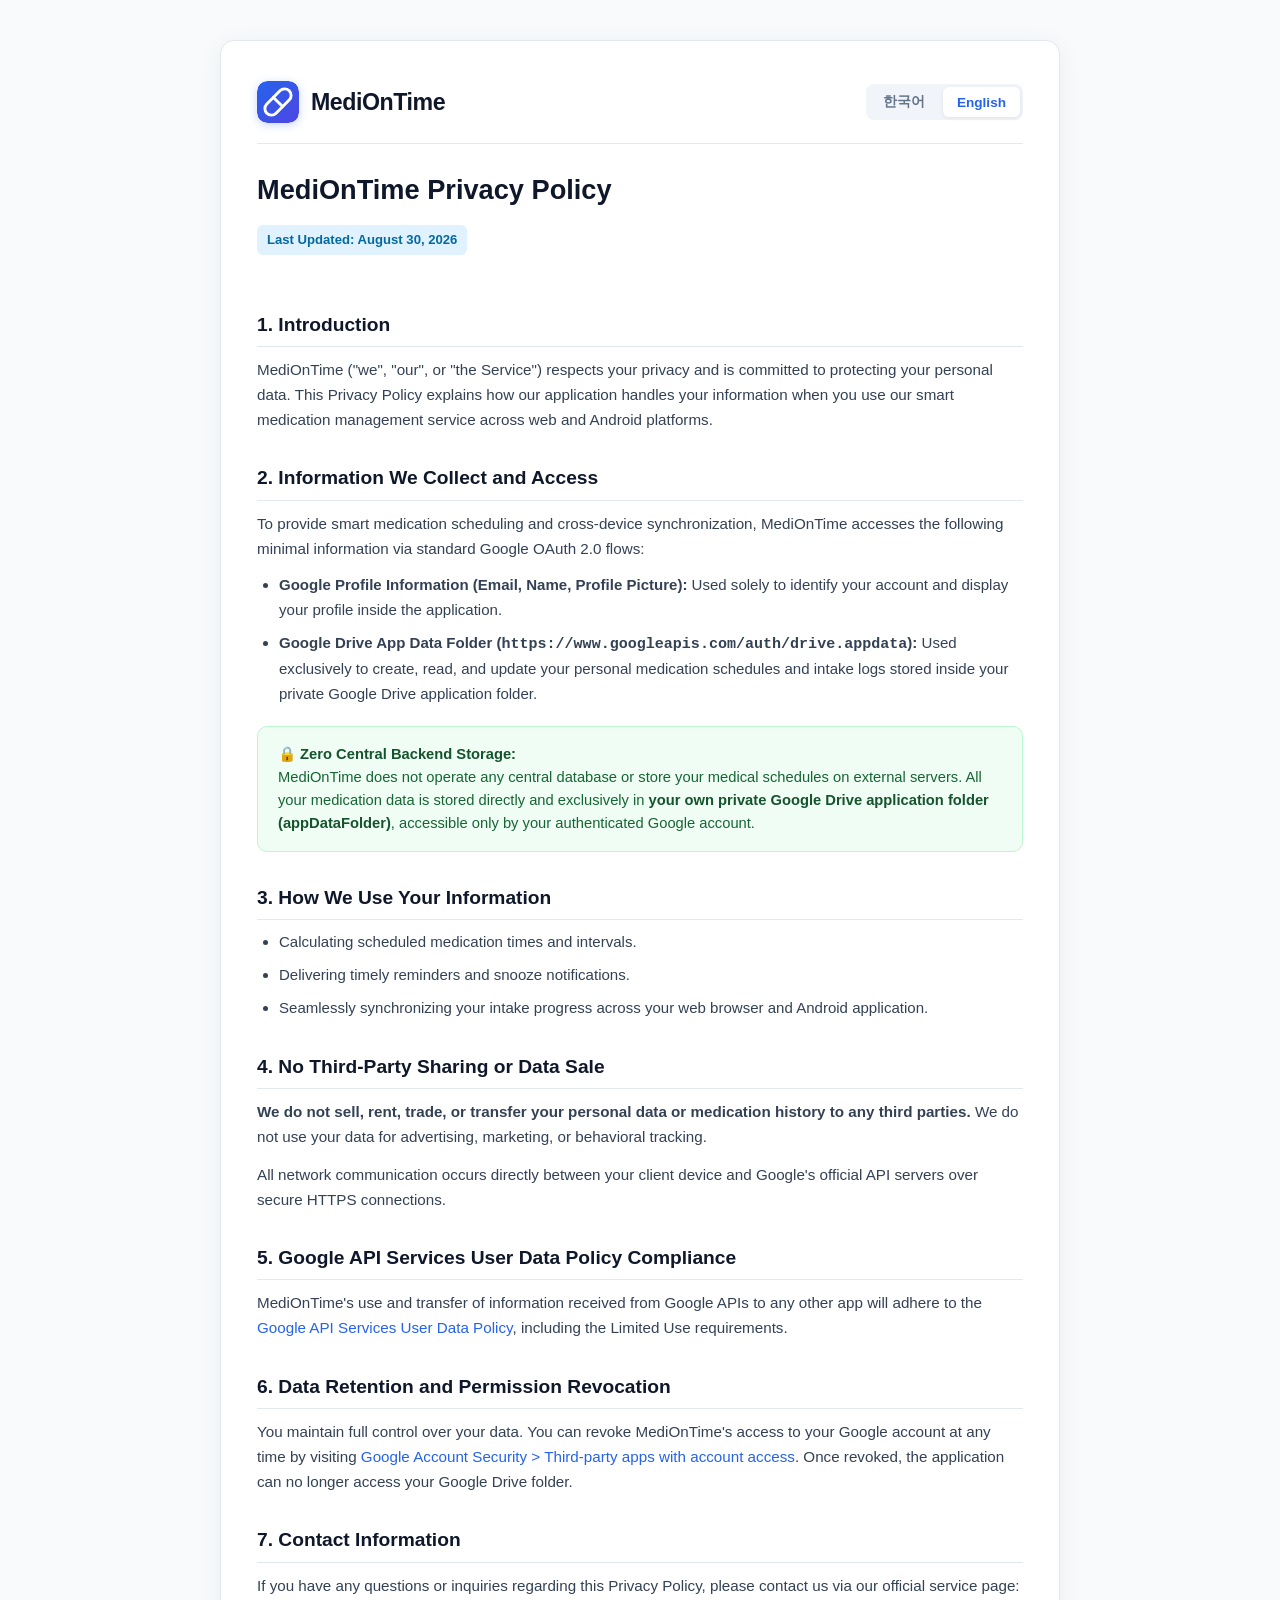
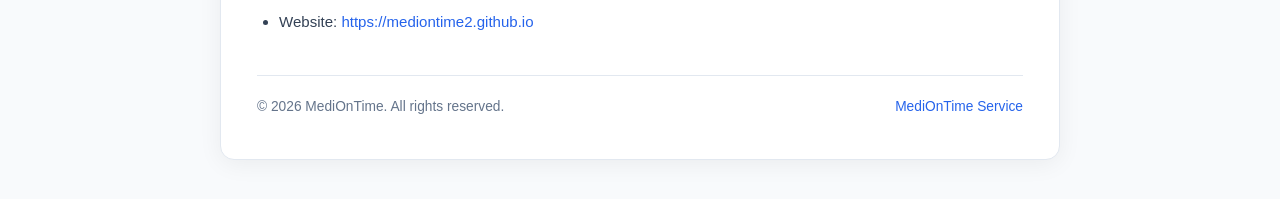
==== commit aa863034: "deploy: bikecodelab/mediontime@c3ee19d1b674032550c2bd575696f10b9a3016a9" ====
--- a/privacy.html
+++ b/privacy.html
@@ -220,7 +220,7 @@
       <h2>7. 문의처</h2>
       <p>서비스 및 개인정보 처리에 관한 문의사항이나 의견이 있으신 경우 아래 공식 웹사이트를 통해 문의해 주시기 바랍니다.</p>
       <ul>
-        <li>서비스 홈페이지: <a href="https://mediontime.github.io">https://mediontime.github.io</a></li>
+        <li>서비스 홈페이지: <a href="https://mediontime2.github.io">https://mediontime2.github.io</a></li>
       </ul>
     </div>
 
@@ -266,13 +266,13 @@
       <h2>7. Contact Information</h2>
       <p>If you have any questions or inquiries regarding this Privacy Policy, please contact us via our official service page:</p>
       <ul>
-        <li>Website: <a href="https://mediontime.github.io">https://mediontime.github.io</a></li>
+        <li>Website: <a href="https://mediontime2.github.io">https://mediontime2.github.io</a></li>
       </ul>
     </div>
 
     <div class="footer">
       <div>&copy; 2026 MediOnTime. All rights reserved.</div>
-      <div><a href="https://mediontime.github.io">MediOnTime Service</a></div>
+      <div><a href="https://mediontime2.github.io">MediOnTime Service</a></div>
     </div>
   </div>
 
